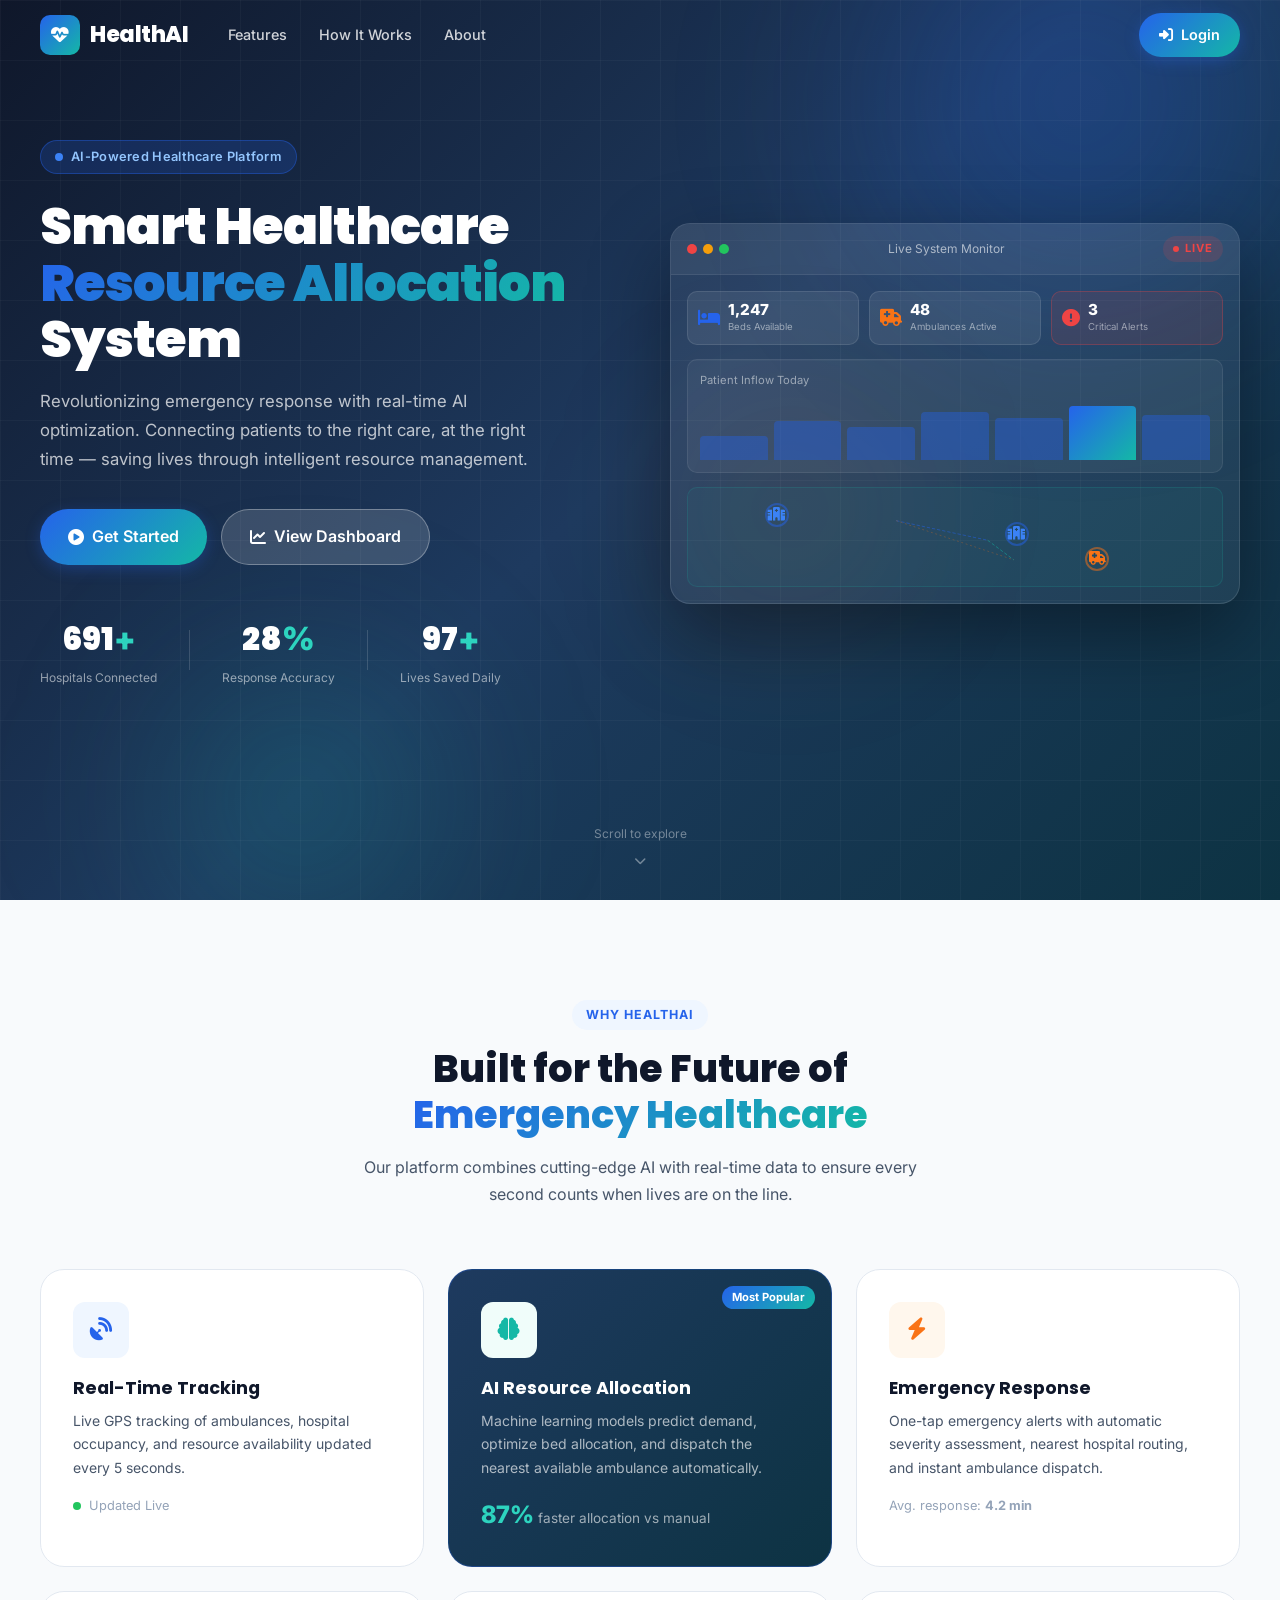
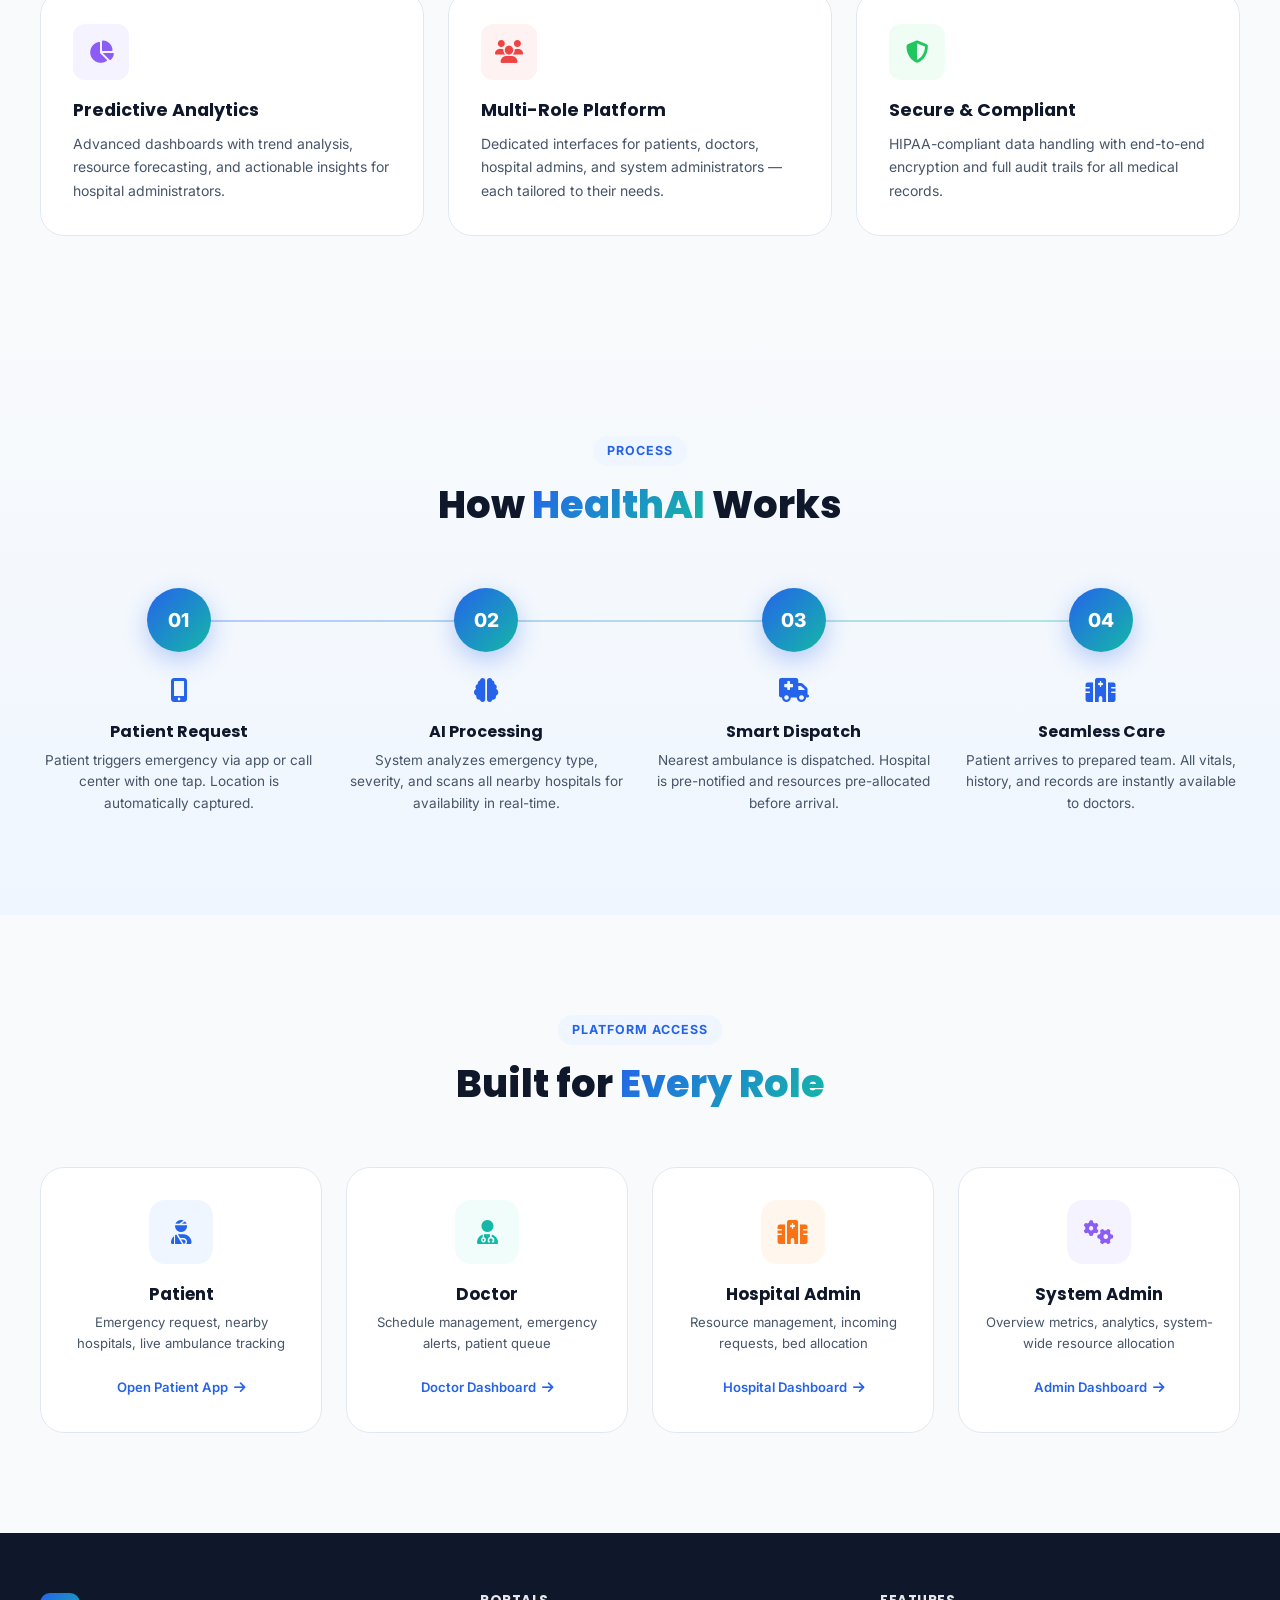
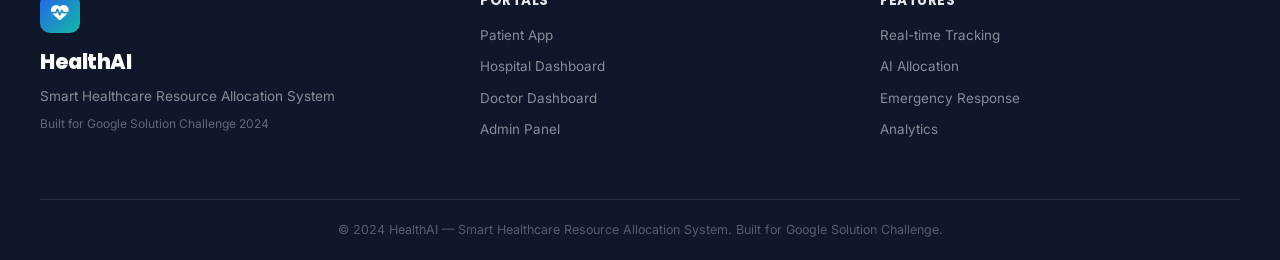
==== index.html @ 0fab1d4c "AI integration and frontend changes" ====
<!DOCTYPE html>
<html lang="en">

<head>
    <meta charset="UTF-8">
    <meta name="viewport" content="width=device-width, initial-scale=1.0">
    <title>HealthAI | Smart Healthcare Resource Allocation System</title>
    <meta name="description"
        content="AI-powered healthcare resource allocation system that optimizes hospital beds, ICU units, and ambulance dispatch in real-time.">
    <link
        href="https://fonts.googleapis.com/css2?family=Inter:wght@300;400;500;600;700;800;900&family=Poppins:wght@400;500;600;700;800&display=swap"
        rel="stylesheet">
    <link rel="stylesheet" href="https://cdnjs.cloudflare.com/ajax/libs/font-awesome/6.5.0/css/all.min.css">
    <link rel="stylesheet" href="shared.css">
    <link rel="stylesheet" href="landing.css">
    <link rel="stylesheet" href="mobile.css">
</head>

<body>
    <!-- Navigation -->
    <nav class="navbar" id="navbar">
        <div class="nav-container">
            <div class="nav-brand">
                <div class="brand-icon">
                    <i class="fas fa-heartbeat"></i>
                </div>
                <span class="brand-name">HealthAI</span>
            </div>
            <div class="nav-links">
                <a href="#features" class="nav-link">Features</a>
                <a href="#how-it-works" class="nav-link">How It Works</a>
                <a href="#about" class="nav-link">About</a>
            </div>
            <div class="nav-actions" id="nav-actions">
                <!-- Filled dynamically by auth.js -->
                <a href="login.html" class="btn btn-primary" id="nav-login-btn">
                    <i class="fas fa-sign-in-alt"></i> Login
                </a>
            </div>
            <button class="hamburger" id="hamburger" aria-label="Toggle menu">
                <span></span><span></span><span></span>
            </button>
        </div>
    </nav>

    <!-- Hero Section -->
    <section class="hero" id="hero">
        <div class="hero-bg">
            <div class="hero-orb orb-1"></div>
            <div class="hero-orb orb-2"></div>
            <div class="hero-orb orb-3"></div>
            <div class="grid-overlay"></div>
        </div>
        <div class="hero-container">
            <div class="hero-content">
                <div class="hero-badge">
                    <span class="badge-dot"></span>
                    <span>AI-Powered Healthcare Platform</span>
                </div>
                <h1 class="hero-title">
                    Smart Healthcare<br>
                    <span class="gradient-text">Resource Allocation</span><br>
                    System
                </h1>
                <p class="hero-subtitle">
                    Revolutionizing emergency response with real-time AI optimization.
                    Connecting patients to the right care, at the right time — saving lives through intelligent resource
                    management.
                </p>
                <div class="hero-cta">
                    <a href="#" class="btn btn-primary btn-lg pulse-btn" id="get-started-btn"
                        onclick="handleHeroStart(event)">
                        <i class="fas fa-play-circle"></i>
                        Get Started
                    </a>
                    <a href="#" class="btn btn-glass btn-lg" id="view-dashboard-btn" onclick="handleViewDash(event)">
                        <i class="fas fa-chart-line"></i>
                        View Dashboard
                    </a>
                </div>
                <div class="hero-stats">
                    <div class="stat-item">
                        <span class="stat-number" data-target="2400">0</span><span>+</span>
                        <span class="stat-label">Hospitals Connected</span>
                    </div>
                    <div class="stat-divider"></div>
                    <div class="stat-item">
                        <span class="stat-number" data-target="98">0</span><span>%</span>
                        <span class="stat-label">Response Accuracy</span>
                    </div>
                    <div class="stat-divider"></div>
                    <div class="stat-item">
                        <span class="stat-number" data-target="340">0</span><span>+</span>
                        <span class="stat-label">Lives Saved Daily</span>
                    </div>
                </div>
            </div>
            <div class="hero-visual">
                <div class="dashboard-preview">
                    <div class="preview-header">
                        <div class="preview-dots">
                            <span class="dot red"></span>
                            <span class="dot yellow"></span>
                            <span class="dot green"></span>
                        </div>
                        <span class="preview-title">Live System Monitor</span>
                        <span class="live-badge"><span class="live-pulse"></span>LIVE</span>
                    </div>
                    <div class="preview-body">
                        <div class="preview-cards">
                            <div class="mini-card">
                                <i class="fas fa-bed" style="color:#2563EB"></i>
                                <div>
                                    <div class="mini-val">1,247</div>
                                    <div class="mini-label">Beds Available</div>
                                </div>
                            </div>
                            <div class="mini-card">
                                <i class="fas fa-ambulance" style="color:#F97316"></i>
                                <div>
                                    <div class="mini-val">48</div>
                                    <div class="mini-label">Ambulances Active</div>
                                </div>
                            </div>
                            <div class="mini-card alert-card">
                                <i class="fas fa-exclamation-circle" style="color:#EF4444"></i>
                                <div>
                                    <div class="mini-val">3</div>
                                    <div class="mini-label">Critical Alerts</div>
                                </div>
                            </div>
                        </div>
                        <div class="preview-chart-area">
                            <div class="chart-label">Patient Inflow Today</div>
                            <div class="mini-chart">
                                <div class="chart-bar" style="height:40%"></div>
                                <div class="chart-bar" style="height:65%"></div>
                                <div class="chart-bar" style="height:55%"></div>
                                <div class="chart-bar" style="height:80%"></div>
                                <div class="chart-bar" style="height:70%"></div>
                                <div class="chart-bar active" style="height:90%"></div>
                                <div class="chart-bar" style="height:75%"></div>
                            </div>
                        </div>
                        <div class="preview-map">
                            <div class="map-dot dot-a">
                                <div class="map-ring"></div>
                                <i class="fas fa-hospital"></i>
                            </div>
                            <div class="map-dot dot-b">
                                <div class="map-ring"></div>
                                <i class="fas fa-hospital"></i>
                            </div>
                            <div class="map-dot dot-c ambulance-dot">
                                <div class="map-ring amber"></div>
                                <i class="fas fa-ambulance"></i>
                            </div>
                            <svg class="map-lines" viewBox="0 0 300 150">
                                <line x1="60" y1="50" x2="200" y2="80" stroke="#2563EB" stroke-width="1.5"
                                    stroke-dasharray="5,3" opacity="0.5" />
                                <line x1="200" y1="80" x2="240" y2="110" stroke="#14B8A6" stroke-width="1.5"
                                    stroke-dasharray="5,3" opacity="0.5" />
                                <line x1="60" y1="50" x2="240" y2="110" stroke="#F97316" stroke-width="1"
                                    stroke-dasharray="3,4" opacity="0.4" />
                            </svg>
                        </div>
                    </div>
                </div>
            </div>
        </div>
        <div class="scroll-indicator">
            <span>Scroll to explore</span>
            <div class="scroll-arrow">
                <i class="fas fa-chevron-down"></i>
            </div>
        </div>
    </section>

    <!-- Features Section -->
    <section class="features-section" id="features">
        <div class="section-container">
            <div class="section-header">
                <span class="section-tag">Why HealthAI</span>
                <h2 class="section-title">Built for the Future of <span class="gradient-text">Emergency
                        Healthcare</span></h2>
                <p class="section-subtitle">Our platform combines cutting-edge AI with real-time data to ensure every
                    second counts when lives are on the line.</p>
            </div>
            <div class="features-grid">
                <div class="feature-card" id="feature-tracking">
                    <div class="feature-icon blue">
                        <i class="fas fa-satellite-dish"></i>
                    </div>
                    <h3>Real-Time Tracking</h3>
                    <p>Live GPS tracking of ambulances, hospital occupancy, and resource availability updated every 5
                        seconds.</p>
                    <div class="feature-highlight">
                        <span class="live-dot"></span>
                        <span>Updated Live</span>
                    </div>
                </div>
                <div class="feature-card featured" id="feature-ai">
                    <div class="feature-badge">Most Popular</div>
                    <div class="feature-icon teal">
                        <i class="fas fa-brain"></i>
                    </div>
                    <h3>AI Resource Allocation</h3>
                    <p>Machine learning models predict demand, optimize bed allocation, and dispatch the nearest
                        available ambulance automatically.</p>
                    <div class="feature-metric">
                        <span>87%</span> faster allocation vs manual
                    </div>
                </div>
                <div class="feature-card" id="feature-emergency">
                    <div class="feature-icon orange">
                        <i class="fas fa-bolt"></i>
                    </div>
                    <h3>Emergency Response</h3>
                    <p>One-tap emergency alerts with automatic severity assessment, nearest hospital routing, and
                        instant ambulance dispatch.</p>
                    <div class="feature-highlight">
                        <span>Avg. response: <strong>4.2 min</strong></span>
                    </div>
                </div>
                <div class="feature-card" id="feature-analytics">
                    <div class="feature-icon purple">
                        <i class="fas fa-chart-pie"></i>
                    </div>
                    <h3>Predictive Analytics</h3>
                    <p>Advanced dashboards with trend analysis, resource forecasting, and actionable insights for
                        hospital administrators.</p>
                </div>
                <div class="feature-card" id="feature-multi">
                    <div class="feature-icon red">
                        <i class="fas fa-users"></i>
                    </div>
                    <h3>Multi-Role Platform</h3>
                    <p>Dedicated interfaces for patients, doctors, hospital admins, and system administrators — each
                        tailored to their needs.</p>
                </div>
                <div class="feature-card" id="feature-secure">
                    <div class="feature-icon green">
                        <i class="fas fa-shield-alt"></i>
                    </div>
                    <h3>Secure & Compliant</h3>
                    <p>HIPAA-compliant data handling with end-to-end encryption and full audit trails for all medical
                        records.</p>
                </div>
            </div>
        </div>
    </section>

    <!-- How It Works -->
    <section class="how-it-works" id="how-it-works">
        <div class="section-container">
            <div class="section-header">
                <span class="section-tag">Process</span>
                <h2 class="section-title">How <span class="gradient-text">HealthAI</span> Works</h2>
            </div>
            <div class="steps-container">
                <div class="step-line"></div>
                <div class="step" id="step-1">
                    <div class="step-num">01</div>
                    <div class="step-content">
                        <div class="step-icon"><i class="fas fa-mobile-alt"></i></div>
                        <h3>Patient Request</h3>
                        <p>Patient triggers emergency via app or call center with one tap. Location is automatically
                            captured.</p>
                    </div>
                </div>
                <div class="step" id="step-2">
                    <div class="step-num">02</div>
                    <div class="step-content">
                        <div class="step-icon"><i class="fas fa-brain"></i></div>
                        <h3>AI Processing</h3>
                        <p>System analyzes emergency type, severity, and scans all nearby hospitals for availability in
                            real-time.</p>
                    </div>
                </div>
                <div class="step" id="step-3">
                    <div class="step-num">03</div>
                    <div class="step-content">
                        <div class="step-icon"><i class="fas fa-ambulance"></i></div>
                        <h3>Smart Dispatch</h3>
                        <p>Nearest ambulance is dispatched. Hospital is pre-notified and resources pre-allocated before
                            arrival.</p>
                    </div>
                </div>
                <div class="step" id="step-4">
                    <div class="step-num">04</div>
                    <div class="step-content">
                        <div class="step-icon"><i class="fas fa-hospital"></i></div>
                        <h3>Seamless Care</h3>
                        <p>Patient arrives to prepared team. All vitals, history, and records are instantly available to
                            doctors.</p>
                    </div>
                </div>
            </div>
        </div>
    </section>

    <!-- User Roles Section -->
    <section class="roles-section" id="about">
        <div class="section-container">
            <div class="section-header">
                <span class="section-tag">Platform Access</span>
                <h2 class="section-title">Built for <span class="gradient-text">Every Role</span></h2>
            </div>
            <div class="roles-grid">
                <a href="patient.html" class="role-card" id="role-patient">
                    <div class="role-icon">
                        <i class="fas fa-user-injured"></i>
                    </div>
                    <h3>Patient</h3>
                    <p>Emergency request, nearby hospitals, live ambulance tracking</p>
                    <span class="role-link">Open Patient App <i class="fas fa-arrow-right"></i></span>
                </a>
                <a href="doctor-dashboard.html" class="role-card" id="role-doctor">
                    <div class="role-icon teal">
                        <i class="fas fa-user-md"></i>
                    </div>
                    <h3>Doctor</h3>
                    <p>Schedule management, emergency alerts, patient queue</p>
                    <span class="role-link">Doctor Dashboard <i class="fas fa-arrow-right"></i></span>
                </a>
                <a href="hospital-dashboard.html" class="role-card" id="role-hospital">
                    <div class="role-icon orange">
                        <i class="fas fa-hospital"></i>
                    </div>
                    <h3>Hospital Admin</h3>
                    <p>Resource management, incoming requests, bed allocation</p>
                    <span class="role-link">Hospital Dashboard <i class="fas fa-arrow-right"></i></span>
                </a>
                <a href="admin-dashboard.html" class="role-card" id="role-admin">
                    <div class="role-icon purple">
                        <i class="fas fa-cogs"></i>
                    </div>
                    <h3>System Admin</h3>
                    <p>Overview metrics, analytics, system-wide resource allocation</p>
                    <span class="role-link">Admin Dashboard <i class="fas fa-arrow-right"></i></span>
                </a>
            </div>
        </div>
    </section>

    <!-- Footer -->
    <footer class="footer">
        <div class="footer-container">
            <div class="footer-brand">
                <div class="brand-icon">
                    <i class="fas fa-heartbeat"></i>
                </div>
                <span class="brand-name">HealthAI</span>
                <p>Smart Healthcare Resource Allocation System</p>
                <p class="footer-sub">Built for Google Solution Challenge 2024</p>
            </div>
            <div class="footer-links">
                <div class="footer-col">
                    <h4>Portals</h4>
                    <a href="patient.html">Patient App</a>
                    <a href="hospital-dashboard.html">Hospital Dashboard</a>
                    <a href="doctor-dashboard.html">Doctor Dashboard</a>
                    <a href="admin-dashboard.html">Admin Panel</a>
                </div>
                <div class="footer-col">
                    <h4>Features</h4>
                    <a href="#">Real-time Tracking</a>
                    <a href="#">AI Allocation</a>
                    <a href="#">Emergency Response</a>
                    <a href="#">Analytics</a>
                </div>
            </div>
        </div>
        <div class="footer-bottom">
            <p>© 2024 HealthAI — Smart Healthcare Resource Allocation System. Built for Google Solution Challenge.</p>
        </div>
    </footer>

    <script src="auth.js"></script>
    <script src="landing.js"></script>
    <script>
        // Update navbar based on auth state
        document.addEventListener('DOMContentLoaded', () => {
            HealthAIAuth.renderLandingNav();
        });

        function handleHeroStart(e) {
            e.preventDefault();
            const user = HealthAIAuth.getUser();
            if (user) {
                window.location.href = HealthAIAuth.getDashboard(user.role);
            } else {
                window.location.href = 'login.html';
            }
        }

        function handleViewDash(e) {
            e.preventDefault();
            const user = HealthAIAuth.getUser();
            if (user) {
                window.location.href = HealthAIAuth.getDashboard(user.role);
            } else {
                window.location.href = 'login.html';
            }
        }
    </script>
</body>

</html>
---- shared.css ----
/* ============================
   SHARED DESIGN SYSTEM
   HealthAI Platform
   ============================ */

:root {
    --primary: #2563EB;
    --primary-light: #3B82F6;
    --primary-dark: #1D4ED8;
    --primary-bg: #EFF6FF;
    --secondary: #14B8A6;
    --secondary-light: #2DD4BF;
    --secondary-bg: #F0FDFA;
    --accent: #F97316;
    --accent-bg: #FFF7ED;
    --alert: #EF4444;
    --alert-bg: #FEF2F2;
    --success: #22C55E;
    --success-bg: #F0FDF4;
    --warning: #F59E0B;
    --warning-bg: #FFFBEB;
    --purple: #8B5CF6;
    --purple-bg: #F5F3FF;
    --bg: #F8FAFC;
    --bg-card: #FFFFFF;
    --text-primary: #0F172A;
    --text-secondary: #475569;
    --text-muted: #94A3B8;
    --border: #E2E8F0;
    --border-light: #F1F5F9;
    --shadow-sm: 0 1px 3px rgba(0, 0, 0, 0.08), 0 1px 2px rgba(0, 0, 0, 0.04);
    --shadow-md: 0 4px 16px rgba(0, 0, 0, 0.08), 0 2px 8px rgba(0, 0, 0, 0.04);
    --shadow-lg: 0 20px 40px rgba(0, 0, 0, 0.10), 0 8px 20px rgba(0, 0, 0, 0.06);
    --shadow-xl: 0 30px 60px rgba(0, 0, 0, 0.12);
    --radius-sm: 8px;
    --radius-md: 12px;
    --radius-lg: 16px;
    --radius-xl: 24px;
    --radius-full: 9999px;
    --gradient-primary: linear-gradient(135deg, #2563EB 0%, #14B8A6 100%);
    --gradient-hero: linear-gradient(135deg, #0F172A 0%, #1e3a5f 50%, #0d3343 100%);
    --gradient-card: linear-gradient(135deg, rgba(37, 99, 235, 0.05) 0%, rgba(20, 184, 166, 0.05) 100%);
    --sidebar-width: 260px;
    --navbar-height: 70px;
    --transition: all 0.3s cubic-bezier(0.4, 0, 0.2, 1);
}

*,
*::before,
*::after {
    box-sizing: border-box;
    margin: 0;
    padding: 0;
}

html {
    scroll-behavior: smooth;
}

body {
    font-family: 'Inter', -apple-system, BlinkMacSystemFont, sans-serif;
    background: var(--bg);
    color: var(--text-primary);
    line-height: 1.6;
    -webkit-font-smoothing: antialiased;
}

h1,
h2,
h3,
h4,
h5,
h6 {
    font-family: 'Poppins', 'Inter', sans-serif;
    font-weight: 700;
    line-height: 1.2;
}

a {
    text-decoration: none;
    color: inherit;
}

img {
    max-width: 100%;
    display: block;
}

/* ============================
   BUTTONS
   ============================ */
.btn {
    display: inline-flex;
    align-items: center;
    gap: 8px;
    padding: 10px 20px;
    border-radius: var(--radius-full);
    font-weight: 600;
    font-size: 0.9rem;
    cursor: pointer;
    border: none;
    transition: var(--transition);
    white-space: nowrap;
    font-family: 'Inter', sans-serif;
}

.btn-primary {
    background: var(--gradient-primary);
    color: white;
    box-shadow: 0 4px 15px rgba(37, 99, 235, 0.3);
}

.btn-primary:hover {
    transform: translateY(-2px);
    box-shadow: 0 8px 25px rgba(37, 99, 235, 0.4);
}

.btn-outline {
    background: transparent;
    color: var(--primary);
    border: 2px solid var(--primary);
}

.btn-outline:hover {
    background: var(--primary);
    color: white;
}

.btn-glass {
    background: rgba(255, 255, 255, 0.15);
    color: white;
    border: 1px solid rgba(255, 255, 255, 0.3);
    backdrop-filter: blur(10px);
}

.btn-glass:hover {
    background: rgba(255, 255, 255, 0.25);
    transform: translateY(-2px);
}

.btn-lg {
    padding: 14px 28px;
    font-size: 1rem;
    border-radius: var(--radius-full);
}

.btn-sm {
    padding: 6px 14px;
    font-size: 0.8rem;
}

.btn-danger {
    background: linear-gradient(135deg, #EF4444, #DC2626);
    color: white;
    box-shadow: 0 4px 15px rgba(239, 68, 68, 0.3);
}

.btn-danger:hover {
    transform: translateY(-2px);
    box-shadow: 0 8px 25px rgba(239, 68, 68, 0.45);
}

.btn-success {
    background: linear-gradient(135deg, #22C55E, #16A34A);
    color: white;
    box-shadow: 0 4px 15px rgba(34, 197, 94, 0.3);
}

.btn-teal {
    background: linear-gradient(135deg, #14B8A6, #0D9488);
    color: white;
    box-shadow: 0 4px 15px rgba(20, 184, 166, 0.3);
}

.btn-block {
    width: 100%;
    justify-content: center;
}

/* ============================
   CARDS
   ============================ */
.card {
    background: var(--bg-card);
    border-radius: var(--radius-lg);
    border: 1px solid var(--border);
    box-shadow: var(--shadow-sm);
    padding: 24px;
    transition: var(--transition);
}

.card:hover {
    box-shadow: var(--shadow-md);
    transform: translateY(-2px);
}

/* ============================
   BADGES / STATUS
   ============================ */
.badge {
    display: inline-flex;
    align-items: center;
    gap: 5px;
    padding: 4px 10px;
    border-radius: var(--radius-full);
    font-size: 0.75rem;
    font-weight: 600;
}

.badge-success {
    background: var(--success-bg);
    color: #16A34A;
}

.badge-warning {
    background: var(--warning-bg);
    color: #D97706;
}

.badge-danger {
    background: var(--alert-bg);
    color: #DC2626;
}

.badge-info {
    background: var(--primary-bg);
    color: var(--primary);
}

.badge-live {
    background: rgba(239, 68, 68, 0.1);
    color: #DC2626;
    animation: pulse-badge 2s infinite;
}

@keyframes pulse-badge {

    0%,
    100% {
        opacity: 1;
    }

    50% {
        opacity: 0.7;
    }
}

/* ============================
   LIVE INDICATORS
   ============================ */
.live-badge {
    display: inline-flex;
    align-items: center;
    gap: 6px;
    padding: 4px 10px;
    background: rgba(239, 68, 68, 0.15);
    color: #EF4444;
    border-radius: var(--radius-full);
    font-size: 0.7rem;
    font-weight: 700;
    letter-spacing: 1px;
}

.live-pulse {
    width: 6px;
    height: 6px;
    background: #EF4444;
    border-radius: 50%;
    animation: live-anim 1.2s infinite;
    display: inline-block;
}

@keyframes live-anim {

    0%,
    100% {
        opacity: 1;
        transform: scale(1);
    }

    50% {
        opacity: 0.4;
        transform: scale(0.7);
    }
}

/* ============================
   SHARED DASHBOARD LAYOUT
   ============================ */
.dashboard-layout {
    display: flex;
    min-height: 100vh;
    background: var(--bg);
}

/* SIDEBAR */
.sidebar {
    width: var(--sidebar-width);
    background: var(--text-primary);
    color: white;
    display: flex;
    flex-direction: column;
    position: fixed;
    top: 0;
    left: 0;
    height: 100vh;
    z-index: 100;
    transition: var(--transition);
}

.sidebar-brand {
    padding: 24px 20px;
    border-bottom: 1px solid rgba(255, 255, 255, 0.1);
    display: flex;
    align-items: center;
    gap: 12px;
}

.sidebar-brand .brand-icon-sm {
    width: 38px;
    height: 38px;
    background: var(--gradient-primary);
    border-radius: var(--radius-sm);
    display: flex;
    align-items: center;
    justify-content: center;
    font-size: 1rem;
    color: white;
}

.sidebar-brand .brand-text h3 {
    font-size: 1rem;
    font-weight: 700;
    color: white;
}

.sidebar-brand .brand-text p {
    font-size: 0.7rem;
    color: rgba(255, 255, 255, 0.5);
    margin-top: 1px;
}

.sidebar-nav {
    flex: 1;
    padding: 20px 12px;
    overflow-y: auto;
}

.nav-section-label {
    font-size: 0.65rem;
    font-weight: 600;
    text-transform: uppercase;
    letter-spacing: 1.5px;
    color: rgba(255, 255, 255, 0.4);
    padding: 8px 10px 6px;
    margin-top: 12px;
}

.sidebar-link {
    display: flex;
    align-items: center;
    gap: 12px;
    padding: 10px 12px;
    border-radius: var(--radius-md);
    color: rgba(255, 255, 255, 0.7);
    font-size: 0.875rem;
    font-weight: 500;
    transition: var(--transition);
    cursor: pointer;
    margin-bottom: 2px;
    border: none;
    background: none;
    width: 100%;
    text-align: left;
    text-decoration: none;
}

.sidebar-link:hover {
    background: rgba(255, 255, 255, 0.08);
    color: white;
}

.sidebar-link.active {
    background: var(--gradient-primary);
    color: white;
    box-shadow: 0 4px 12px rgba(37, 99, 235, 0.3);
}

.sidebar-link i {
    width: 20px;
    text-align: center;
    font-size: 0.95rem;
}

.sidebar-link .badge-count {
    margin-left: auto;
    background: var(--alert);
    color: white;
    border-radius: var(--radius-full);
    font-size: 0.7rem;
    font-weight: 700;
    padding: 1px 7px;
    min-width: 20px;
    text-align: center;
}

.sidebar-footer {
    padding: 16px 12px;
    border-top: 1px solid rgba(255, 255, 255, 0.1);
}

.sidebar-user {
    display: flex;
    align-items: center;
    gap: 10px;
    padding: 10px;
    border-radius: var(--radius-md);
    cursor: pointer;
    transition: var(--transition);
}

.sidebar-user:hover {
    background: rgba(255, 255, 255, 0.08);
}

.user-avatar {
    width: 36px;
    height: 36px;
    border-radius: 50%;
    background: var(--gradient-primary);
    display: flex;
    align-items: center;
    justify-content: center;
    font-size: 0.875rem;
    font-weight: 700;
    color: white;
    flex-shrink: 0;
}

.user-info h4 {
    font-size: 0.8rem;
    color: white;
    font-weight: 600;
}

.user-info p {
    font-size: 0.7rem;
    color: rgba(255, 255, 255, 0.5);
}

/* MAIN CONTENT */
.main-content {
    margin-left: var(--sidebar-width);
    flex: 1;
    display: flex;
    flex-direction: column;
    min-height: 100vh;
}

/* TOPBAR */
.topbar {
    height: var(--navbar-height);
    background: var(--bg-card);
    border-bottom: 1px solid var(--border);
    display: flex;
    align-items: center;
    justify-content: space-between;
    padding: 0 28px;
    position: sticky;
    top: 0;
    z-index: 50;
}

.topbar-left h2 {
    font-size: 1.2rem;
    font-weight: 700;
    color: var(--text-primary);
}

.topbar-left p {
    font-size: 0.8rem;
    color: var(--text-muted);
}

.topbar-right {
    display: flex;
    align-items: center;
    gap: 12px;
}

.icon-btn {
    width: 38px;
    height: 38px;
    border-radius: var(--radius-md);
    border: 1px solid var(--border);
    background: var(--bg-card);
    display: flex;
    align-items: center;
    justify-content: center;
    cursor: pointer;
    color: var(--text-secondary);
    transition: var(--transition);
    font-size: 0.9rem;
}

.icon-btn:hover {
    background: var(--primary-bg);
    color: var(--primary);
    border-color: var(--primary);
}

.icon-btn.alert-btn {
    position: relative;
}

.notif-dot {
    position: absolute;
    top: 6px;
    right: 6px;
    width: 8px;
    height: 8px;
    background: var(--alert);
    border-radius: 50%;
    border: 2px solid white;
}

/* PAGE CONTENT */
.page-content {
    padding: 28px;
    flex: 1;
}

/* ============================
   METRICS CARDS
   ============================ */
.metrics-grid {
    display: grid;
    grid-template-columns: repeat(auto-fit, minmax(200px, 1fr));
    gap: 20px;
    margin-bottom: 28px;
}

.metric-card {
    background: var(--bg-card);
    border: 1px solid var(--border);
    border-radius: var(--radius-lg);
    padding: 20px 24px;
    display: flex;
    align-items: center;
    gap: 16px;
    box-shadow: var(--shadow-sm);
    transition: var(--transition);
    cursor: default;
}

.metric-card:hover {
    box-shadow: var(--shadow-md);
    transform: translateY(-2px);
}

.metric-icon {
    width: 52px;
    height: 52px;
    border-radius: var(--radius-md);
    display: flex;
    align-items: center;
    justify-content: center;
    font-size: 1.3rem;
    flex-shrink: 0;
}

.metric-icon.blue {
    background: var(--primary-bg);
    color: var(--primary);
}

.metric-icon.teal {
    background: var(--secondary-bg);
    color: var(--secondary);
}

.metric-icon.orange {
    background: var(--accent-bg);
    color: var(--accent);
}

.metric-icon.red {
    background: var(--alert-bg);
    color: var(--alert);
}

.metric-icon.green {
    background: var(--success-bg);
    color: var(--success);
}

.metric-icon.purple {
    background: var(--purple-bg);
    color: var(--purple);
}

.metric-info .metric-value {
    font-size: 1.8rem;
    font-weight: 800;
    color: var(--text-primary);
    line-height: 1;
}

.metric-info .metric-label {
    font-size: 0.8rem;
    color: var(--text-muted);
    margin-top: 4px;
}

.metric-info .metric-change {
    font-size: 0.75rem;
    font-weight: 600;
    margin-top: 4px;
}

.metric-change.up {
    color: var(--success);
}

.metric-change.down {
    color: var(--alert);
}

/* ============================
   SECTION HEADERS
   ============================ */
.section-head {
    display: flex;
    align-items: center;
    justify-content: space-between;
    margin-bottom: 16px;
}

.section-head h3 {
    font-size: 1.05rem;
    font-weight: 700;
    color: var(--text-primary);
}

.section-head p {
    font-size: 0.8rem;
    color: var(--text-muted);
    margin-top: 2px;
}

/* ============================
   TABLES
   ============================ */
.data-table {
    width: 100%;
    border-collapse: collapse;
}

.data-table th {
    text-align: left;
    font-size: 0.75rem;
    font-weight: 600;
    text-transform: uppercase;
    letter-spacing: 0.5px;
    color: var(--text-muted);
    padding: 12px 16px;
    border-bottom: 1px solid var(--border);
}

.data-table td {
    padding: 14px 16px;
    font-size: 0.875rem;
    color: var(--text-primary);
    border-bottom: 1px solid var(--border-light);
    vertical-align: middle;
}

.data-table tr:last-child td {
    border-bottom: none;
}

.data-table tr:hover td {
    background: var(--bg);
}

/* ============================
   PROGRESS BARS
   ============================ */
.progress-bar-wrap {
    background: var(--border-light);
    border-radius: var(--radius-full);
    height: 8px;
    overflow: hidden;
}

.progress-bar-fill {
    height: 100%;
    border-radius: var(--radius-full);
    transition: width 1s ease;
}

/* ============================
   FORM ELEMENTS
   ============================ */
.form-group {
    margin-bottom: 18px;
}

.form-group label {
    display: block;
    font-size: 0.85rem;
    font-weight: 600;
    color: var(--text-secondary);
    margin-bottom: 6px;
}

.form-control {
    width: 100%;
    padding: 11px 16px;
    border: 1px solid var(--border);
    border-radius: var(--radius-md);
    font-size: 0.9rem;
    font-family: 'Inter', sans-serif;
    color: var(--text-primary);
    background: var(--bg-card);
    transition: var(--transition);
}

.form-control:focus {
    outline: none;
    border-color: var(--primary);
    box-shadow: 0 0 0 3px rgba(37, 99, 235, 0.1);
}

.form-control::placeholder {
    color: var(--text-muted);
}

select.form-control {
    cursor: pointer;
}

/* ============================
   STATUS INDICATORS
   ============================ */
.status-dot {
    width: 8px;
    height: 8px;
    border-radius: 50%;
    display: inline-block;
    flex-shrink: 0;
}

.status-dot.available {
    background: var(--success);
}

.status-dot.busy {
    background: var(--alert);
}

.status-dot.moderate {
    background: var(--warning);
}

/* ============================
   SCROLLBAR
   ============================ */
::-webkit-scrollbar {
    width: 6px;
    height: 6px;
}

::-webkit-scrollbar-track {
    background: var(--border-light);
}

::-webkit-scrollbar-thumb {
    background: var(--border);
    border-radius: var(--radius-full);
}

::-webkit-scrollbar-thumb:hover {
    background: var(--text-muted);
}

/* ============================
   GRADIENT TEXT
   ============================ */
.gradient-text {
    background: var(--gradient-primary);
    -webkit-background-clip: text;
    -webkit-text-fill-color: transparent;
    background-clip: text;
}

/* ============================
   ANIMATIONS
   ============================ */
@keyframes fadeInUp {
    from {
        opacity: 0;
        transform: translateY(24px);
    }

    to {
        opacity: 1;
        transform: translateY(0);
    }
}

@keyframes fadeIn {
    from {
        opacity: 0;
    }

    to {
        opacity: 1;
    }
}

@keyframes slideInLeft {
    from {
        opacity: 0;
        transform: translateX(-24px);
    }

    to {
        opacity: 1;
        transform: translateX(0);
    }
}

@keyframes scaleIn {
    from {
        opacity: 0;
        transform: scale(0.92);
    }

    to {
        opacity: 1;
        transform: scale(1);
    }
}

.animate-fadeInUp {
    animation: fadeInUp 0.6s ease both;
}

.animate-delay-1 {
    animation-delay: 0.1s;
}

.animate-delay-2 {
    animation-delay: 0.2s;
}

.animate-delay-3 {
    animation-delay: 0.3s;
}

.animate-delay-4 {
    animation-delay: 0.4s;
}

/* ============================
   RESPONSIVE
   ============================ */
@media (max-width: 1024px) {
    .sidebar {
        transform: translateX(-100%);
    }

    .sidebar.open {
        transform: translateX(0);
    }

    .main-content {
        margin-left: 0;
    }
}

@media (max-width: 768px) {
    .metrics-grid {
        grid-template-columns: 1fr 1fr;
    }

    .page-content {
        padding: 16px;
    }
}

@media (max-width: 480px) {
    .metrics-grid {
        grid-template-columns: 1fr;
    }
}
---- landing.css ----
/* ============================
   LANDING PAGE STYLES
   ============================ */

/* NAVBAR */
.navbar {
    position: fixed;
    top: 0;
    left: 0;
    right: 0;
    z-index: 1000;
    padding: 0 40px;
    height: 70px;
    background: transparent;
    transition: all 0.4s ease;
}

.navbar.scrolled {
    background: rgba(15, 23, 42, 0.95);
    backdrop-filter: blur(20px);
    box-shadow: 0 1px 30px rgba(0, 0, 0, 0.2);
}

.nav-container {
    max-width: 1280px;
    margin: 0 auto;
    height: 100%;
    display: flex;
    align-items: center;
    gap: 40px;
}

.nav-brand {
    display: flex;
    align-items: center;
    gap: 10px;
    text-decoration: none;
}

.brand-icon {
    width: 40px;
    height: 40px;
    background: var(--gradient-primary);
    border-radius: 10px;
    display: flex;
    align-items: center;
    justify-content: center;
    color: white;
    font-size: 1.1rem;
    animation: heartbeat 2s ease-in-out infinite;
}

@keyframes heartbeat {

    0%,
    100% {
        transform: scale(1);
    }

    14% {
        transform: scale(1.1);
    }

    28% {
        transform: scale(1);
    }

    42% {
        transform: scale(1.07);
    }

    70% {
        transform: scale(1);
    }
}

.brand-name {
    font-family: 'Poppins', sans-serif;
    font-weight: 800;
    font-size: 1.4rem;
    color: white;
    letter-spacing: -0.5px;
}

.nav-links {
    display: flex;
    align-items: center;
    gap: 32px;
    flex: 1;
}

.nav-link {
    color: rgba(255, 255, 255, 0.8);
    font-size: 0.9rem;
    font-weight: 500;
    transition: color 0.2s;
}

.nav-link:hover {
    color: white;
}

.nav-actions {
    display: flex;
    align-items: center;
    gap: 12px;
    margin-left: auto;
}

.nav-actions .btn-outline {
    color: rgba(255, 255, 255, 0.9);
    border-color: rgba(255, 255, 255, 0.3);
}

.nav-actions .btn-outline:hover {
    background: rgba(255, 255, 255, 0.15);
    color: white;
    border-color: rgba(255, 255, 255, 0.5);
}

.hamburger {
    display: none;
    flex-direction: column;
    gap: 5px;
    background: none;
    border: none;
    cursor: pointer;
    padding: 5px;
}

.hamburger span {
    display: block;
    width: 24px;
    height: 2px;
    background: white;
    border-radius: 2px;
    transition: var(--transition);
}

/* ============================
   HERO
   ============================ */
.hero {
    min-height: 100vh;
    background: var(--gradient-hero);
    position: relative;
    overflow: hidden;
    display: flex;
    flex-direction: column;
    align-items: center;
}

.hero-bg {
    position: absolute;
    inset: 0;
    overflow: hidden;
}

.hero-orb {
    position: absolute;
    border-radius: 50%;
    filter: blur(80px);
    pointer-events: none;
}

.orb-1 {
    width: 600px;
    height: 600px;
    background: radial-gradient(circle, rgba(37, 99, 235, 0.3) 0%, transparent 70%);
    top: -200px;
    right: -100px;
    animation: float1 8s ease-in-out infinite;
}

.orb-2 {
    width: 400px;
    height: 400px;
    background: radial-gradient(circle, rgba(20, 184, 166, 0.25) 0%, transparent 70%);
    bottom: -100px;
    left: 100px;
    animation: float2 10s ease-in-out infinite;
}

.orb-3 {
    width: 300px;
    height: 300px;
    background: radial-gradient(circle, rgba(249, 115, 22, 0.15) 0%, transparent 70%);
    top: 40%;
    left: 50%;
    animation: float3 6s ease-in-out infinite;
}

@keyframes float1 {

    0%,
    100% {
        transform: translate(0, 0);
    }

    50% {
        transform: translate(-30px, 40px);
    }
}

@keyframes float2 {

    0%,
    100% {
        transform: translate(0, 0);
    }

    50% {
        transform: translate(40px, -30px);
    }
}

@keyframes float3 {

    0%,
    100% {
        transform: translate(0, 0);
    }

    50% {
        transform: translate(-20px, 20px);
    }
}

.grid-overlay {
    position: absolute;
    inset: 0;
    background-image:
        linear-gradient(rgba(255, 255, 255, 0.03) 1px, transparent 1px),
        linear-gradient(90deg, rgba(255, 255, 255, 0.03) 1px, transparent 1px);
    background-size: 60px 60px;
}

.hero-container {
    max-width: 1280px;
    width: 100%;
    margin: 0 auto;
    padding: 140px 40px 80px;
    display: grid;
    grid-template-columns: 1fr 1fr;
    gap: 60px;
    align-items: center;
    position: relative;
    z-index: 2;
}

.hero-content {
    animation: fadeInUp 0.8s ease both;
}

.hero-badge {
    display: inline-flex;
    align-items: center;
    gap: 8px;
    background: rgba(37, 99, 235, 0.2);
    border: 1px solid rgba(37, 99, 235, 0.4);
    color: #93c5fd;
    padding: 6px 14px;
    border-radius: var(--radius-full);
    font-size: 0.8rem;
    font-weight: 600;
    margin-bottom: 24px;
    letter-spacing: 0.3px;
}

.badge-dot {
    width: 8px;
    height: 8px;
    border-radius: 50%;
    background: #3B82F6;
    animation: live-anim 1.5s infinite;
}

.hero-title {
    font-size: clamp(2.2rem, 4vw, 3.5rem);
    font-weight: 900;
    color: white;
    line-height: 1.1;
    margin-bottom: 20px;
    letter-spacing: -1px;
}

.hero-subtitle {
    font-size: 1.05rem;
    color: rgba(255, 255, 255, 0.72);
    line-height: 1.7;
    max-width: 500px;
    margin-bottom: 36px;
}

.hero-cta {
    display: flex;
    gap: 14px;
    flex-wrap: wrap;
    margin-bottom: 48px;
}

.pulse-btn {
    position: relative;
}

.pulse-btn::before {
    content: '';
    position: absolute;
    inset: -4px;
    border-radius: var(--radius-full);
    background: var(--gradient-primary);
    opacity: 0;
    animation: pulse-ring 2s ease-out infinite;
}

@keyframes pulse-ring {
    0% {
        transform: scale(1);
        opacity: 0.4;
    }

    100% {
        transform: scale(1.3);
        opacity: 0;
    }
}

.hero-stats {
    display: flex;
    align-items: center;
    gap: 32px;
}

.stat-item {
    text-align: center;
}

.stat-number {
    font-size: 2rem;
    font-weight: 900;
    color: white;
    font-family: 'Poppins', sans-serif;
    line-height: 1;
}

.stat-item>span:nth-child(2) {
    font-size: 2rem;
    font-weight: 900;
    color: var(--secondary-light);
}

.stat-label {
    display: block;
    font-size: 0.75rem;
    color: rgba(255, 255, 255, 0.55);
    margin-top: 4px;
}

.stat-divider {
    width: 1px;
    height: 40px;
    background: rgba(255, 255, 255, 0.15);
}

/* Dashboard Preview Card */
.hero-visual {
    animation: fadeInUp 0.8s ease 0.3s both;
}

.dashboard-preview {
    background: rgba(255, 255, 255, 0.06);
    border: 1px solid rgba(255, 255, 255, 0.12);
    border-radius: 20px;
    overflow: hidden;
    backdrop-filter: blur(20px);
    box-shadow: 0 30px 80px rgba(0, 0, 0, 0.4);
}

.preview-header {
    display: flex;
    align-items: center;
    gap: 10px;
    padding: 12px 16px;
    background: rgba(255, 255, 255, 0.05);
    border-bottom: 1px solid rgba(255, 255, 255, 0.08);
}

.preview-dots {
    display: flex;
    gap: 6px;
}

.dot {
    width: 10px;
    height: 10px;
    border-radius: 50%;
}

.dot.red {
    background: #EF4444;
}

.dot.yellow {
    background: #F59E0B;
}

.dot.green {
    background: #22C55E;
}

.preview-title {
    font-size: 0.75rem;
    color: rgba(255, 255, 255, 0.6);
    flex: 1;
    text-align: center;
}

.preview-body {
    padding: 16px;
    display: flex;
    flex-direction: column;
    gap: 14px;
}

.preview-cards {
    display: grid;
    grid-template-columns: 1fr 1fr 1fr;
    gap: 10px;
}

.mini-card {
    background: rgba(255, 255, 255, 0.08);
    border: 1px solid rgba(255, 255, 255, 0.1);
    border-radius: 10px;
    padding: 10px;
    display: flex;
    align-items: center;
    gap: 8px;
}

.mini-card i {
    font-size: 1.1rem;
}

.mini-val {
    font-size: 0.95rem;
    font-weight: 800;
    color: white;
    line-height: 1;
}

.mini-label {
    font-size: 0.6rem;
    color: rgba(255, 255, 255, 0.5);
    margin-top: 2px;
}

.alert-card {
    border-color: rgba(239, 68, 68, 0.3);
    background: rgba(239, 68, 68, 0.1);
}

.preview-chart-area {
    background: rgba(255, 255, 255, 0.05);
    border: 1px solid rgba(255, 255, 255, 0.08);
    border-radius: 10px;
    padding: 12px;
}

.chart-label {
    font-size: 0.7rem;
    color: rgba(255, 255, 255, 0.5);
    margin-bottom: 10px;
}

.mini-chart {
    display: flex;
    align-items: flex-end;
    gap: 6px;
    height: 60px;
}

.chart-bar {
    flex: 1;
    background: rgba(37, 99, 235, 0.4);
    border-radius: 4px 4px 0 0;
    transition: height 1s ease;
}

.chart-bar.active {
    background: var(--gradient-primary);
}

.preview-map {
    background: rgba(20, 184, 166, 0.05);
    border: 1px solid rgba(20, 184, 166, 0.15);
    border-radius: 10px;
    height: 100px;
    position: relative;
    overflow: hidden;
}

.map-dot {
    position: absolute;
    display: flex;
    flex-direction: column;
    align-items: center;
    justify-content: center;
    z-index: 2;
}

.map-dot i {
    font-size: 0.85rem;
    color: var(--primary-light);
    z-index: 2;
}

.ambulance-dot i {
    color: var(--accent);
}

.dot-a {
    left: 15%;
    top: 20%;
}

.dot-b {
    left: 60%;
    top: 40%;
}

.dot-c {
    left: 75%;
    top: 65%;
}

.map-ring {
    position: absolute;
    width: 24px;
    height: 24px;
    border: 2px solid rgba(37, 99, 235, 0.5);
    border-radius: 50%;
    animation: ring-pulse 2s ease-out infinite;
}

.map-ring.amber {
    border-color: rgba(249, 115, 22, 0.5);
}

@keyframes ring-pulse {
    0% {
        transform: scale(1);
        opacity: 0.8;
    }

    100% {
        transform: scale(2.5);
        opacity: 0;
    }
}

.map-lines {
    position: absolute;
    inset: 0;
    width: 100%;
    height: 100%;
}

.scroll-indicator {
    position: absolute;
    bottom: 30px;
    left: 50%;
    transform: translateX(-50%);
    display: flex;
    flex-direction: column;
    align-items: center;
    gap: 8px;
    color: rgba(255, 255, 255, 0.4);
    font-size: 0.75rem;
    animation: fadeIn 1s ease 1.5s both;
}

.scroll-arrow {
    animation: bounce-down 2s ease-in-out infinite;
}

@keyframes bounce-down {

    0%,
    100% {
        transform: translateY(0);
    }

    50% {
        transform: translateY(6px);
    }
}

/* ============================
   FEATURES SECTION
   ============================ */
.features-section {
    padding: 100px 40px;
    background: var(--bg);
}

.section-container {
    max-width: 1280px;
    margin: 0 auto;
}

.section-header {
    text-align: center;
    max-width: 600px;
    margin: 0 auto 60px;
}

.section-tag {
    display: inline-block;
    background: var(--primary-bg);
    color: var(--primary);
    padding: 5px 14px;
    border-radius: var(--radius-full);
    font-size: 0.78rem;
    font-weight: 700;
    text-transform: uppercase;
    letter-spacing: 1px;
    margin-bottom: 16px;
}

.section-title {
    font-size: clamp(1.8rem, 3vw, 2.6rem);
    font-weight: 800;
    color: var(--text-primary);
    line-height: 1.2;
    margin-bottom: 16px;
}

.section-subtitle {
    font-size: 1rem;
    color: var(--text-secondary);
    line-height: 1.7;
}

.features-grid {
    display: grid;
    grid-template-columns: repeat(3, 1fr);
    gap: 24px;
}

.feature-card {
    background: var(--bg-card);
    border: 1px solid var(--border);
    border-radius: var(--radius-xl);
    padding: 32px;
    position: relative;
    transition: var(--transition);
    overflow: hidden;
}

.feature-card::before {
    content: '';
    position: absolute;
    inset: 0;
    background: var(--gradient-card);
    opacity: 0;
    transition: opacity 0.3s;
}

.feature-card:hover {
    transform: translateY(-6px);
    box-shadow: var(--shadow-lg);
    border-color: rgba(37, 99, 235, 0.2);
}

.feature-card:hover::before {
    opacity: 1;
}

.feature-card.featured {
    background: linear-gradient(135deg, #1e3a5f 0%, #0d3343 100%);
    border-color: rgba(37, 99, 235, 0.3);
}

.feature-card.featured h3 {
    color: white;
}

.feature-card.featured p {
    color: rgba(255, 255, 255, 0.65);
}

.feature-badge {
    position: absolute;
    top: 16px;
    right: 16px;
    background: var(--gradient-primary);
    color: white;
    padding: 3px 10px;
    border-radius: var(--radius-full);
    font-size: 0.7rem;
    font-weight: 700;
}

.feature-icon {
    width: 56px;
    height: 56px;
    border-radius: var(--radius-md);
    display: flex;
    align-items: center;
    justify-content: center;
    font-size: 1.4rem;
    margin-bottom: 20px;
}

.feature-icon.blue {
    background: var(--primary-bg);
    color: var(--primary);
}

.feature-icon.teal {
    background: var(--secondary-bg);
    color: var(--secondary);
}

.feature-icon.orange {
    background: var(--accent-bg);
    color: var(--accent);
}

.feature-icon.purple {
    background: var(--purple-bg);
    color: var(--purple);
}

.feature-icon.red {
    background: var(--alert-bg);
    color: var(--alert);
}

.feature-icon.green {
    background: var(--success-bg);
    color: var(--success);
}

.feature-card h3 {
    font-size: 1.1rem;
    font-weight: 700;
    color: var(--text-primary);
    margin-bottom: 10px;
}

.feature-card p {
    font-size: 0.875rem;
    color: var(--text-secondary);
    line-height: 1.7;
}

.feature-highlight {
    display: flex;
    align-items: center;
    gap: 8px;
    margin-top: 16px;
    font-size: 0.8rem;
    color: var(--text-muted);
}

.live-dot {
    width: 8px;
    height: 8px;
    border-radius: 50%;
    background: var(--success);
    animation: live-anim 1.2s infinite;
    display: inline-block;
}

.feature-metric {
    margin-top: 16px;
    font-size: 0.85rem;
    color: rgba(255, 255, 255, 0.6);
}

.feature-metric span {
    font-size: 1.5rem;
    font-weight: 800;
    color: var(--secondary-light);
}

/* ============================
   HOW IT WORKS
   ============================ */
.how-it-works {
    padding: 100px 40px;
    background: linear-gradient(180deg, #F8FAFC 0%, #EFF6FF 100%);
}

.steps-container {
    display: grid;
    grid-template-columns: repeat(4, 1fr);
    gap: 30px;
    position: relative;
}

.step-line {
    position: absolute;
    top: 32px;
    left: 12%;
    right: 12%;
    height: 2px;
    background: linear-gradient(90deg, var(--primary), var(--secondary));
    opacity: 0.3;
    z-index: 0;
}

.step {
    text-align: center;
    position: relative;
    z-index: 1;
}

.step-num {
    width: 64px;
    height: 64px;
    border-radius: 50%;
    background: var(--gradient-primary);
    color: white;
    font-size: 1.2rem;
    font-weight: 800;
    display: flex;
    align-items: center;
    justify-content: center;
    margin: 0 auto 20px;
    box-shadow: 0 8px 24px rgba(37, 99, 235, 0.3);
}

.step-content .step-icon {
    font-size: 1.5rem;
    color: var(--primary);
    margin-bottom: 12px;
}

.step-content h3 {
    font-size: 1rem;
    font-weight: 700;
    color: var(--text-primary);
    margin-bottom: 8px;
}

.step-content p {
    font-size: 0.85rem;
    color: var(--text-secondary);
    line-height: 1.6;
}

/* ============================
   ROLES SECTION
   ============================ */
.roles-section {
    padding: 100px 40px;
    background: var(--bg);
}

.roles-grid {
    display: grid;
    grid-template-columns: repeat(4, 1fr);
    gap: 24px;
}

.role-card {
    background: var(--bg-card);
    border: 1px solid var(--border);
    border-radius: var(--radius-xl);
    padding: 32px 24px;
    text-align: center;
    transition: var(--transition);
    cursor: pointer;
    display: block;
    text-decoration: none;
}

.role-card:hover {
    transform: translateY(-8px);
    box-shadow: var(--shadow-lg);
    border-color: var(--primary);
}

.role-icon {
    width: 64px;
    height: 64px;
    border-radius: var(--radius-lg);
    background: var(--primary-bg);
    color: var(--primary);
    display: flex;
    align-items: center;
    justify-content: center;
    font-size: 1.5rem;
    margin: 0 auto 20px;
    transition: var(--transition);
}

.role-icon.teal {
    background: var(--secondary-bg);
    color: var(--secondary);
}

.role-icon.orange {
    background: var(--accent-bg);
    color: var(--accent);
}

.role-icon.purple {
    background: var(--purple-bg);
    color: var(--purple);
}

.role-card:hover .role-icon {
    transform: scale(1.1);
    box-shadow: 0 8px 24px rgba(37, 99, 235, 0.2);
}

.role-card h3 {
    font-size: 1.05rem;
    font-weight: 700;
    color: var(--text-primary);
    margin-bottom: 8px;
}

.role-card p {
    font-size: 0.82rem;
    color: var(--text-secondary);
    line-height: 1.6;
    margin-bottom: 20px;
}

.role-link {
    display: inline-flex;
    align-items: center;
    gap: 6px;
    font-size: 0.82rem;
    font-weight: 600;
    color: var(--primary);
}

/* ============================
   FOOTER
   ============================ */
.footer {
    background: var(--text-primary);
    color: white;
    padding: 60px 40px 0;
}

.footer-container {
    max-width: 1280px;
    margin: 0 auto;
    display: grid;
    grid-template-columns: 1fr 2fr;
    gap: 60px;
    padding-bottom: 48px;
    border-bottom: 1px solid rgba(255, 255, 255, 0.1);
}

.footer-brand .brand-icon {
    margin-bottom: 12px;
}

.footer-brand .brand-name {
    font-size: 1.3rem;
    display: block;
    margin-bottom: 8px;
}

.footer-brand p {
    font-size: 0.85rem;
    color: rgba(255, 255, 255, 0.5);
    line-height: 1.6;
}

.footer-brand .footer-sub {
    margin-top: 6px;
    font-size: 0.75rem;
    color: rgba(255, 255, 255, 0.35);
}

.footer-links {
    display: grid;
    grid-template-columns: repeat(2, 1fr);
    gap: 40px;
}

.footer-col h4 {
    font-size: 0.85rem;
    font-weight: 700;
    color: rgba(255, 255, 255, 0.9);
    margin-bottom: 16px;
    text-transform: uppercase;
    letter-spacing: 0.5px;
}

.footer-col a {
    display: block;
    font-size: 0.84rem;
    color: rgba(255, 255, 255, 0.5);
    margin-bottom: 10px;
    transition: color 0.2s;
}

.footer-col a:hover {
    color: rgba(255, 255, 255, 0.9);
}

.footer-bottom {
    max-width: 1280px;
    margin: 0 auto;
    padding: 20px 0;
    text-align: center;
    font-size: 0.78rem;
    color: rgba(255, 255, 255, 0.3);
}

/* ============================
   RESPONSIVE
   ============================ */
@media (max-width: 1100px) {
    .features-grid {
        grid-template-columns: repeat(2, 1fr);
    }

    .roles-grid {
        grid-template-columns: repeat(2, 1fr);
    }

    .steps-container {
        grid-template-columns: repeat(2, 1fr);
    }

    .step-line {
        display: none;
    }
}

@media (max-width: 900px) {
    .hero-container {
        grid-template-columns: 1fr;
        text-align: center;
        padding-top: 110px;
    }

    .hero-content {
        order: 1;
    }

    .hero-visual {
        order: 2;
    }

    .hero-cta {
        justify-content: center;
    }

    .hero-stats {
        justify-content: center;
    }

    .hero-subtitle {
        margin: 0 auto 36px;
    }

    .nav-links {
        display: none;
    }

    .hamburger {
        display: flex;
    }
}

@media (max-width: 600px) {
    .navbar {
        padding: 0 20px;
    }

    .hero-container {
        padding: 100px 20px 60px;
    }

    .features-section,
    .how-it-works,
    .roles-section {
        padding: 60px 20px;
    }

    .features-grid {
        grid-template-columns: 1fr;
    }

    .roles-grid {
        grid-template-columns: 1fr;
    }

    .steps-container {
        grid-template-columns: 1fr;
    }

    .footer-container {
        grid-template-columns: 1fr;
        gap: 40px;
    }

    .footer {
        padding: 40px 20px 0;
    }
}
---- mobile.css ----
/* =============================================
   HealthAI — Mobile-First Shared Overrides
   Fixes mixed-layout pages for all screen sizes
   ============================================= */

/* ── Mobile Hamburger Button (inside sidebar dashboards) ── */
.mob-hamburger-btn {
    display: none;
    background: none;
    border: none;
    color: var(--text-primary, #1E293B);
    font-size: 1.2rem;
    cursor: pointer;
    padding: 6px 10px 6px 0;
    margin-right: 8px;
    flex-shrink: 0;
    transition: color 0.2s;
}
.mob-hamburger-btn:hover { color: var(--primary, #2563EB); }

/* ── Sidebar Overlay (mobile) ── */
.sidebar-overlay {
    display: none;
    position: fixed;
    inset: 0;
    background: rgba(0,0,0,0.55);
    z-index: 200;
    backdrop-filter: blur(2px);
    -webkit-backdrop-filter: blur(2px);
    opacity: 0;
    transition: opacity 0.3s ease;
}
.sidebar-overlay.active {
    display: block;
    opacity: 1;
}

/* ── Nav User Chip (landing page) ── */
.nav-user-chip {
    display: flex;
    align-items: center;
    gap: 8px;
    background: rgba(255,255,255,0.07);
    border: 1px solid rgba(255,255,255,0.15);
    border-radius: 30px;
    padding: 5px 10px 5px 6px;
    font-size: 0.85rem;
    font-weight: 600;
    color: #fff;
}
.nav-avatar {
    width: 28px; height: 28px;
    border-radius: 50%;
    display: flex; align-items: center; justify-content: center;
    font-size: 0.7rem;
    font-weight: 700;
    color: #fff;
    flex-shrink: 0;
}
.nav-logout-btn {
    background: rgba(255,255,255,0.1) !important;
    border: none !important;
    color: rgba(255,255,255,0.7) !important;
    border-radius: 6px !important;
    padding: 4px 8px !important;
    cursor: pointer;
    font-size: 0.75rem !important;
    transition: background 0.2s, color 0.2s;
}
.nav-logout-btn:hover { background: rgba(239,68,68,0.3) !important; color: #fff !important; }

/* ── Mobile Sidebar Drawer behavior ── */
@media (max-width: 768px) {
    /* Sidebar becomes a fixed off-canvas drawer */
    .sidebar {
        position: fixed !important;
        top: 0 !important;
        left: 0 !important;
        height: 100dvh !important;
        z-index: 300 !important;
        transform: translateX(-100%) !important;
        transition: transform 0.3s cubic-bezier(0.4,0,0.2,1) !important;
        box-shadow: none !important;
        width: 260px !important;
    }
    .sidebar.mobile-open {
        transform: translateX(0) !important;
        box-shadow: 8px 0 40px rgba(0,0,0,0.25) !important;
    }

    /* Main content takes full width */
    .main-content {
        margin-left: 0 !important;
        width: 100% !important;
    }
    .dashboard-layout {
        flex-direction: column !important;
    }

    /* Show hamburger */
    .mob-hamburger-btn { display: inline-flex !important; }

    /* Topbar adjustments */
    .topbar {
        padding: 12px 16px !important;
        flex-wrap: wrap;
        gap: 8px;
    }
    .topbar-left {
        display: flex;
        align-items: center;
        gap: 0;
    }
    .topbar-left h2 { font-size: 1.1rem !important; }
    .topbar-left p  { font-size: 0.72rem !important; }

    .topbar-right {
        gap: 6px !important;
        flex-wrap: wrap;
    }
    .topbar-right .btn { font-size: 0.75rem !important; padding: 6px 10px !important; }

    /* Metrics grid: 2 columns on mobile */
    .metrics-grid {
        grid-template-columns: repeat(2, 1fr) !important;
        gap: 12px !important;
    }
    .metric-card { padding: 14px 12px !important; }
    .metric-value { font-size: 1.5rem !important; }

    /* Two-column grid → single column */
    .dash-grid-2 {
        grid-template-columns: 1fr !important;
        gap: 16px !important;
    }

    /* Page content padding */
    .page-content { padding: 16px !important; }

    /* Table → scrollable on mobile */
    .table-wrap { overflow-x: auto !important; -webkit-overflow-scrolling: touch; }
    .data-table { min-width: 600px; }

    /* Admin dashboard sidebar tweak */
    .admin-layout > .sidebar,
    [class*="dash"] > .sidebar {
        width: 260px !important;
    }

    /* Doctor status card */
    .doctor-status-card {
        flex-direction: column !important;
        align-items: flex-start !important;
        gap: 14px !important;
    }
    .doc-stats { gap: 16px !important; }

    /* Schedule grid spacing */
    .schedule-grid { gap: 10px !important; }
    .appointment-card { padding: 12px !important; }
}

@media (max-width: 480px) {
    /* 1 column metrics on very small screens */
    .metrics-grid {
        grid-template-columns: 1fr !important;
    }
    .topbar-right .btn-outline { display: none; } /* Hide back button on tiny screens */
}

/* ── Sidebar logout item (injected by auth.js) ── */
.sidebar-logout-btn {
    display: flex;
    align-items: center;
    gap: 10px;
    width: calc(100% - 24px);
    margin: 8px 12px 12px;
    padding: 10px 14px;
    background: rgba(239,68,68,0.1);
    border: 1px solid rgba(239,68,68,0.2);
    border-radius: 10px;
    color: #FCA5A5;
    font-size: 0.85rem;
    font-weight: 600;
    font-family: inherit;
    cursor: pointer;
    text-align: left;
    transition: all 0.2s ease;
}
.sidebar-logout-btn:hover {
    background: rgba(239,68,68,0.2);
    color: #FEE2E2;
}
.sidebar-logout-btn i { font-size: 0.9rem; }

/* ── Landing page nav logged-in state ── */
#nav-actions {
    display: flex;
    align-items: center;
    gap: 10px;
}
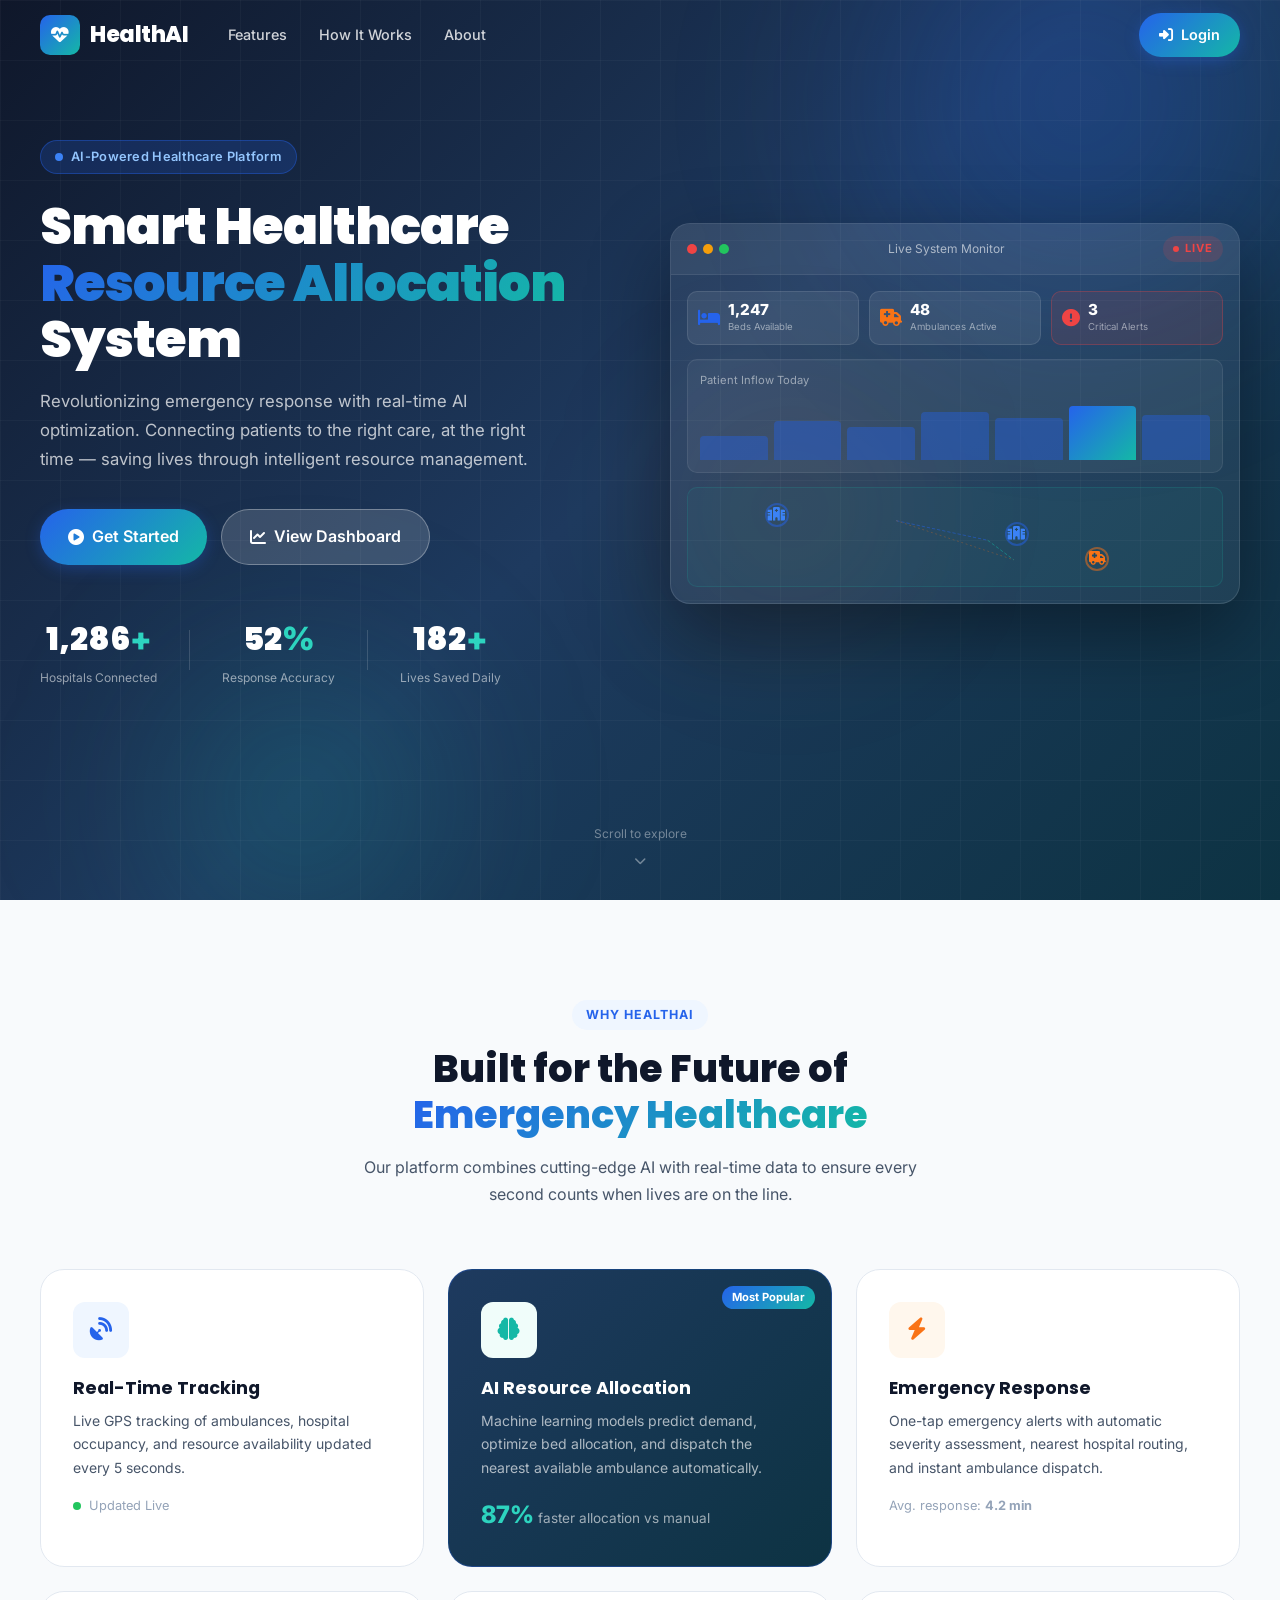
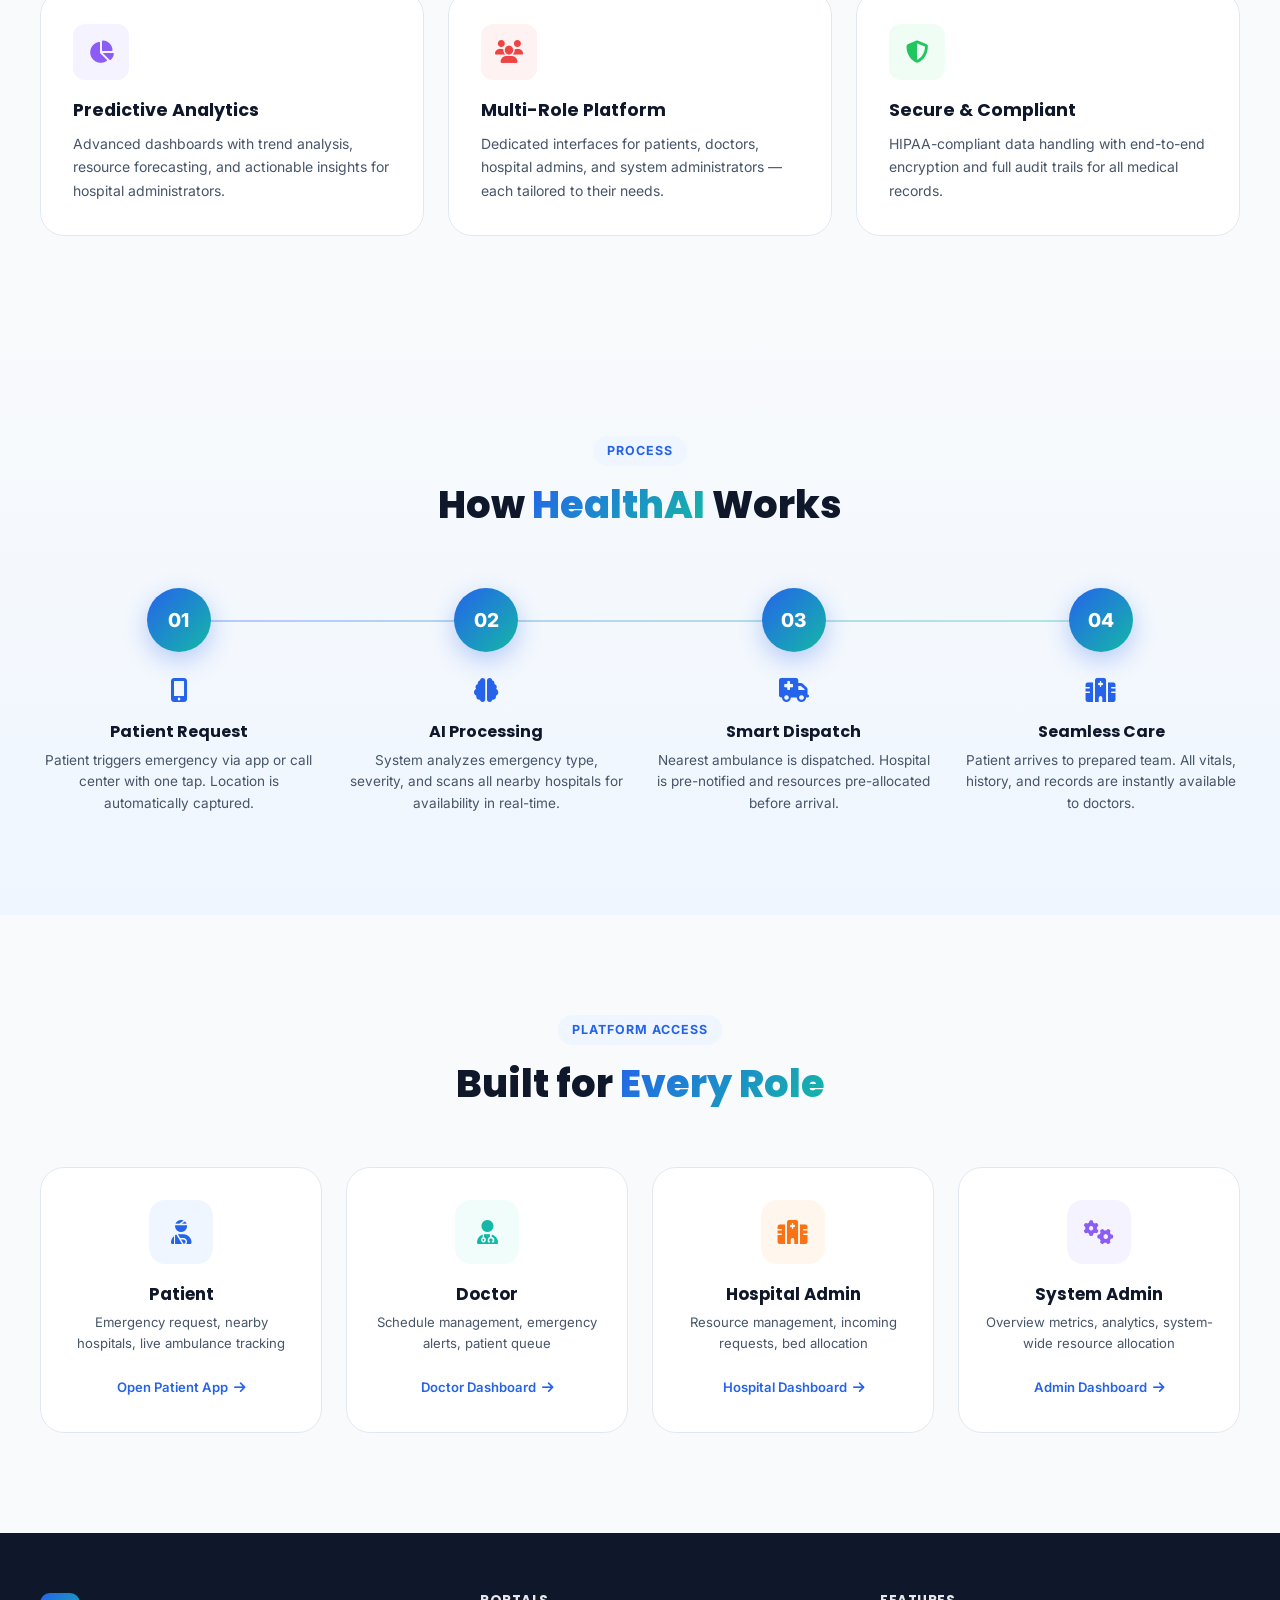
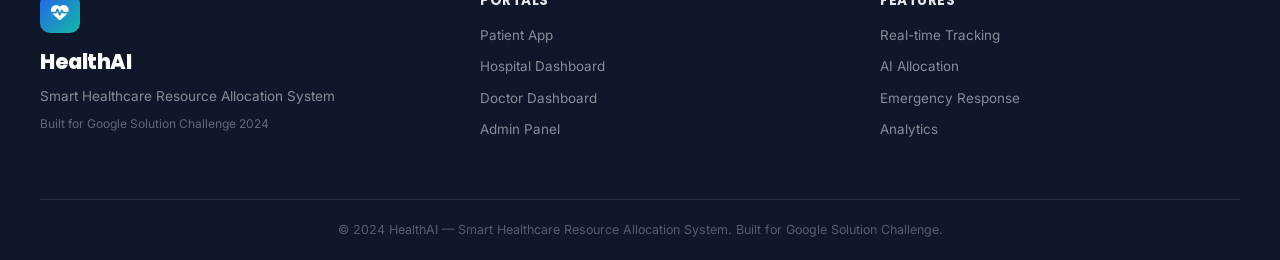
==== commit cdfb2b00: "feat: implement global dark mode UI toggle" ====
--- a/index.html
+++ b/index.html
@@ -14,6 +14,7 @@
     <link rel="stylesheet" href="shared.css">
     <link rel="stylesheet" href="landing.css">
     <link rel="stylesheet" href="mobile.css">
+    <script src="theme.js"></script>
 </head>
 
 <body>
@@ -32,6 +33,9 @@
                 <a href="#about" class="nav-link">About</a>
             </div>
             <div class="nav-actions" id="nav-actions">
+                <button class="icon-btn theme-toggle-btn" onclick="toggleTheme()" aria-label="Toggle theme">
+                    <i class="fas fa-moon theme-icon-indicator"></i>
+                </button>
                 <!-- Filled dynamically by auth.js -->
                 <a href="login.html" class="btn btn-primary" id="nav-login-btn">
                     <i class="fas fa-sign-in-alt"></i> Login
--- a/shared.css
+++ b/shared.css
@@ -45,6 +45,29 @@
     --transition: all 0.3s cubic-bezier(0.4, 0, 0.2, 1);
 }
 
+[data-theme="dark"] {
+    --bg: #0F172A;
+    --bg-card: #1E293B;
+    --text-primary: #F8FAFC;
+    --text-secondary: #CBD5E1;
+    --text-muted: #94A3B8;
+    --border: #334155;
+    --border-light: #1E293B;
+    --primary-bg: rgba(37, 99, 235, 0.15);
+    --secondary-bg: rgba(20, 184, 166, 0.15);
+    --accent-bg: rgba(249, 115, 22, 0.15);
+    --alert-bg: rgba(239, 68, 68, 0.15);
+    --success-bg: rgba(34, 197, 94, 0.15);
+    --warning-bg: rgba(245, 158, 11, 0.15);
+    --purple-bg: rgba(139, 92, 246, 0.15);
+    
+    /* Slightly less intense shadows for dark mode */
+    --shadow-sm: 0 1px 3px rgba(0, 0, 0, 0.3);
+    --shadow-md: 0 4px 16px rgba(0, 0, 0, 0.4);
+    --shadow-lg: 0 20px 40px rgba(0, 0, 0, 0.45);
+    --gradient-hero: linear-gradient(135deg, #040810 0%, #0c1c33 50%, #071921 100%);
+}
+
 *,
 *::before,
 *::after {
